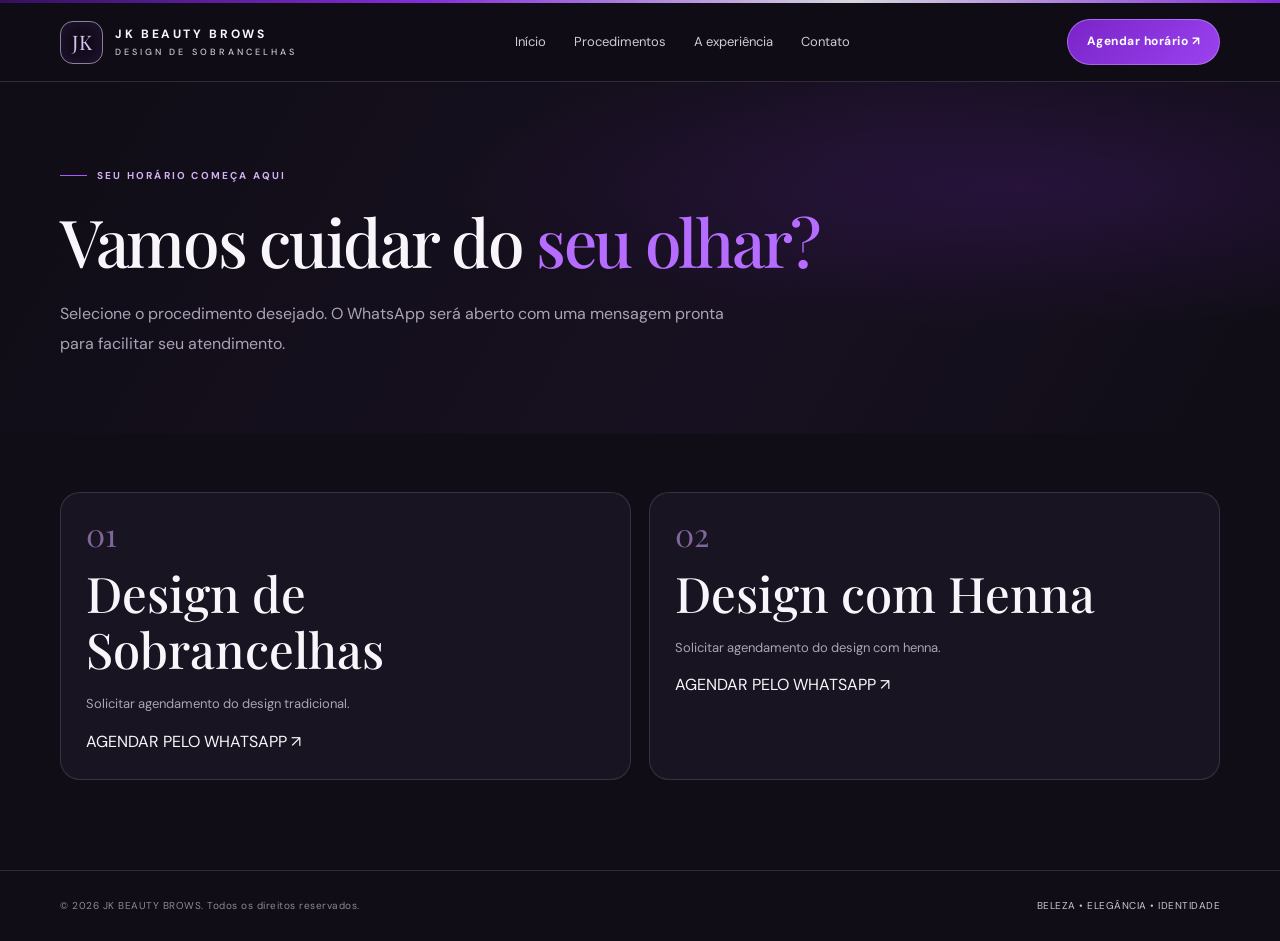
==== agendamento.html @ ce1b48a8 "Create dedicated page agendamento.html" ====
<!doctype html><html lang="pt-BR"><head><meta charset="utf-8"><meta name="viewport" content="width=device-width,initial-scale=1"><meta name="theme-color" content="#100d16"><meta name="description" content="Agende seu design de sobrancelhas ou design com henna pelo WhatsApp."><title>Agendamento | JK Beauty Brows</title><link rel="preconnect" href="https://fonts.googleapis.com"><link rel="preconnect" href="https://fonts.gstatic.com" crossorigin><link href="https://fonts.googleapis.com/css2?family=DM+Sans:wght@400;500;600;700&family=Playfair+Display:wght@500;600;700&display=swap" rel="stylesheet"><link rel="stylesheet" href="styles.css"></head><body><div class="topline"></div><header><div class="container nav"><a class="brand" href="index.html"><span class="brand-mark">JK</span><span class="brand-name">JK BEAUTY BROWS<span>DESIGN DE SOBRANCELHAS</span></span></a><nav class="nav-links" id="navLinks"><a href="index.html">Início</a><a href="procedimentos.html">Procedimentos</a><a href="experiencia.html">A experiência</a><a href="contato.html">Contato</a></nav><a class="nav-cta" href="agendamento.html">Agendar horário ↗</a><button class="menu-toggle" id="menuToggle" aria-label="Abrir menu" aria-expanded="false">☰</button></div></header><main><section class="page-hero"><div class="container"><span class="eyebrow">Seu horário começa aqui</span><h1>Vamos cuidar do <em>seu olhar?</em></h1><p>Selecione o procedimento desejado. O WhatsApp será aberto com uma mensagem pronta para facilitar seu atendimento.</p></div></section><section class="page-content"><div class="container page-grid"><a class="page-card" href="https://wa.me/5598985036546?text=Ol%C3%A1%21%20Gostaria%20de%20agendar%20Design%20de%20Sobrancelhas%20na%20JK%20Beauty%20Brows." target="_blank" rel="noopener"><div class="service-number">01</div><h2>Design de Sobrancelhas</h2><p>Solicitar agendamento do design tradicional.</p><span class="text-link">AGENDAR PELO WHATSAPP ↗</span></a><a class="page-card" href="https://wa.me/5598985036546?text=Ol%C3%A1%21%20Gostaria%20de%20agendar%20Design%20com%20Henna%20na%20JK%20Beauty%20Brows." target="_blank" rel="noopener"><div class="service-number">02</div><h2>Design com Henna</h2><p>Solicitar agendamento do design com henna.</p><span class="text-link">AGENDAR PELO WHATSAPP ↗</span></a></div></section></main><footer><div class="container footer-inner"><span>© <span class="year"></span> JK BEAUTY BROWS. Todos os direitos reservados.</span><span class="silver">BELEZA • ELEGÂNCIA • IDENTIDADE</span></div></footer><script>const t=document.getElementById('menuToggle'),n=document.getElementById('navLinks');t.addEventListener('click',()=>{const o=n.classList.toggle('open');t.setAttribute('aria-expanded',String(o));t.textContent=o?'✕':'☰'});n.querySelectorAll('a').forEach(a=>a.addEventListener('click',()=>n.classList.remove('open')));document.querySelectorAll('.year').forEach(e=>e.textContent=new Date().getFullYear());</script></body></html>
---- styles.css ----
:root{--bg:#100d16;--panel:#191421;--panel2:#21192d;--violet:#852DDB;--violet2:#a85cff;--silver:#c8c8d1;--muted:#aaa3b5;--white:#f8f6fb;--line:rgba(210,205,222,.16);--max:1160px}
    *{box-sizing:border-box}
    html{scroll-behavior:smooth;scroll-padding-top:88px}
    body{margin:0;background:var(--bg);color:var(--white);font-family:"DM Sans",Arial,sans-serif;line-height:1.6}
    a{color:inherit;text-decoration:none}
    button,a{-webkit-tap-highlight-color:transparent}
    .container{width:min(var(--max),calc(100% - 44px));margin:auto}
    .topline{height:3px;background:linear-gradient(90deg,#35105d,var(--violet),#d7d7df,var(--violet))}
    header{position:sticky;top:0;z-index:10;background:rgba(16,13,22,.88);backdrop-filter:blur(18px);border-bottom:1px solid var(--line)}
    .nav{height:78px;display:flex;align-items:center;justify-content:space-between;gap:24px}
    .brand{display:flex;align-items:center;gap:12px;min-width:0}
    .brand-mark{width:43px;height:43px;border:1px solid rgba(200,200,209,.65);border-radius:13px;display:grid;place-items:center;color:#d9c2f4;font-family:"Playfair Display",serif;font-size:20px;box-shadow:inset 0 0 18px rgba(133,45,219,.2)}
    .brand-name{font-size:12px;letter-spacing:.22em;font-weight:700;line-height:1.35}
    .brand-name span{display:block;color:var(--silver);font-size:9px;letter-spacing:.34em;font-weight:500;margin-top:4px}
    .nav-links{display:flex;align-items:center;gap:28px;color:#d0cbd6;font-size:13px}
    .nav-links a:hover{color:#c99aff}
    .nav-cta,.button{display:inline-flex;align-items:center;justify-content:center;gap:9px;border:1px solid rgba(201,154,255,.55);background:linear-gradient(135deg,#7924c8,#9b42ef);color:white;padding:12px 19px;border-radius:999px;font-size:12px;font-weight:700;letter-spacing:.04em;transition:transform .25s,box-shadow .25s}
    .nav-cta:hover,.button:hover{transform:translateY(-2px);box-shadow:0 10px 28px rgba(133,45,219,.25)}
    .menu-toggle{display:none;background:none;border:1px solid var(--line);color:white;border-radius:12px;padding:9px}
    .hero{position:relative;overflow:hidden;padding:94px 0 88px;background:radial-gradient(ellipse at 78% 40%,rgba(112,34,181,.22),transparent 38%),linear-gradient(120deg,#100d16 0%,#171020 58%,#100d16 100%)}
    .hero:before{content:"";position:absolute;width:520px;height:520px;border:1px solid rgba(195,157,231,.13);border-radius:50%;right:-100px;top:-210px;box-shadow:0 0 0 34px rgba(195,157,231,.025),0 0 0 72px rgba(195,157,231,.02)}
    .hero-grid{position:relative;display:grid;grid-template-columns:1.08fr .92fr;align-items:center;gap:64px}
    .eyebrow{display:inline-flex;align-items:center;gap:10px;color:#d1b1f1;text-transform:uppercase;letter-spacing:.22em;font-size:10px;font-weight:700}
    .eyebrow:before{content:"";width:27px;height:1px;background:var(--violet2)}
    h1,h2,h3,p{margin-top:0}
    h1,h2,.serif{font-family:"Playfair Display",Georgia,serif;font-weight:500}
    h1{font-size:clamp(44px,6vw,76px);line-height:1.08;letter-spacing:-.035em;margin:22px 0}
    h1 em{font-style:normal;color:#b66cff}
    .hero-copy{max-width:520px;color:#bcb5c7;font-size:15px;line-height:1.9}
    .hero-actions{display:flex;flex-wrap:wrap;gap:13px;margin-top:30px}
    .button.secondary{background:transparent;border-color:rgba(200,200,209,.38);color:#e2dfe7}
    .micro{display:flex;align-items:center;gap:10px;color:#9f97aa;font-size:11px;margin-top:25px}
    .micro i{width:5px;height:5px;border-radius:50%;background:#a85cff;box-shadow:0 0 12px #a85cff}
    .hero-art{min-height:440px;position:relative;display:grid;place-items:center}
    .art-frame{width:min(100%,390px);aspect-ratio:4/5;border:1px solid rgba(200,200,209,.35);border-radius:190px 190px 26px 26px;padding:12px;position:relative;background:linear-gradient(145deg,rgba(133,45,219,.28),rgba(255,255,255,.025) 45%,rgba(133,45,219,.12));box-shadow:0 25px 80px rgba(0,0,0,.35)}
    .art-inner{height:100%;border-radius:180px 180px 18px 18px;overflow:hidden;position:relative;background:radial-gradient(ellipse at 50% 36%,rgba(165,92,255,.34),transparent 34%),linear-gradient(155deg,#2a183b,#17111f 55%,#0e0b13);display:flex;align-items:center;justify-content:center}
    .art-inner:before,.art-inner:after{content:"";position:absolute;border:1px solid rgba(211,190,233,.22);border-radius:50%;width:250px;height:250px}
    .art-inner:after{width:310px;height:310px}
    .monogram{position:relative;z-index:1;text-align:center}
    .monogram strong{font-family:"Playfair Display",serif;font-weight:500;font-size:clamp(100px,15vw,165px);letter-spacing:-.12em;color:#e3d7ef;text-shadow:0 8px 35px rgba(177,105,255,.3)}
    .monogram span{display:block;color:#c5bdce;font-size:9px;letter-spacing:.42em;margin:8px 0 0 12px}
    .floating{position:absolute;z-index:2;background:rgba(26,20,35,.9);border:1px solid rgba(200,200,209,.3);backdrop-filter:blur(12px);padding:13px 16px;border-radius:14px;color:#dcd5e5;font-size:11px;box-shadow:0 12px 35px rgba(0,0,0,.25)}
    .floating.top{top:58px;right:-12px}.floating.bottom{bottom:58px;left:-25px}
    .floating b{display:block;color:#c28aff;font-size:13px;margin-bottom:2px}
    .section{padding:92px 0}
    .section-head{text-align:center;max-width:650px;margin:0 auto 42px}
    .section-head .eyebrow{justify-content:center}
    h2{font-size:clamp(34px,4vw,49px);line-height:1.15;margin:15px 0}
    .section-head p{color:var(--muted);font-size:14px;line-height:1.8}
    .services{background:linear-gradient(180deg,#15101d,#100d16)}
    .service-grid{display:grid;grid-template-columns:repeat(2,1fr);gap:20px}
    .service-card{background:linear-gradient(145deg,rgba(37,27,50,.96),rgba(23,18,31,.98));border:1px solid var(--line);border-radius:22px;padding:30px;position:relative;overflow:hidden}
    .service-card:after{content:"";position:absolute;width:190px;height:190px;border-radius:50%;right:-100px;top:-105px;background:rgba(133,45,219,.13);filter:blur(4px)}
    .service-number{font-family:"Playfair Display",serif;font-size:38px;color:rgba(198,156,239,.6);line-height:1}
    .service-card h3{font-family:"Playfair Display",serif;font-weight:500;font-size:27px;margin:17px 0 10px}
    .service-card p{color:#b8b0c1;font-size:13px;line-height:1.85}
    .service-card h4{font-size:10px;letter-spacing:.18em;text-transform:uppercase;color:#c99aff;margin:23px 0 12px}
    .benefits{display:grid;grid-template-columns:1fr 1fr;gap:10px 16px;padding:0;margin:0 0 25px;list-style:none}
    .benefits li{font-size:12px;color:#ded9e5;display:flex;gap:8px;align-items:flex-start}
    .benefits li:before{content:"✦";color:#a85cff;font-size:11px;margin-top:1px}
    .service-card .text-link{font-size:12px;color:#d0a6ff;font-weight:700;letter-spacing:.04em}
    .choose{display:grid;grid-template-columns:.85fr 1.15fr;gap:60px;align-items:center}
    .choose-copy p{color:var(--muted);font-size:14px;line-height:1.9}
    .steps{display:grid;gap:13px}
    .step{display:flex;gap:17px;align-items:flex-start;padding:18px 20px;background:var(--panel);border:1px solid var(--line);border-radius:15px}
    .step-num{width:31px;height:31px;flex:0 0 31px;border-radius:50%;display:grid;place-items:center;color:#d9baff;border:1px solid rgba(168,92,255,.5);font-size:11px}
    .step b{display:block;font-size:13px;margin-bottom:3px}.step span{display:block;color:var(--muted);font-size:12px;line-height:1.7}
    .cta-band{padding:54px 0;background:linear-gradient(110deg,#351052,#542080 55%,#241332);border-top:1px solid rgba(220,200,240,.2);border-bottom:1px solid rgba(220,200,240,.2)}
    .cta-content{display:flex;align-items:center;justify-content:space-between;gap:25px}
    .cta-content h2{font-size:clamp(29px,4vw,42px);margin:0 0 8px}.cta-content p{margin:0;color:#d4c5e1;font-size:13px}
    .cta-content .button{background:#f3eef8;color:#261632;border-color:#f3eef8;white-space:nowrap}
    .social{display:grid;grid-template-columns:1fr 1fr;gap:16px}
    .social-card{display:flex;align-items:center;gap:16px;padding:22px;border:1px solid var(--line);border-radius:17px;background:var(--panel);transition:border-color .2s,transform .2s}
    .social-card:hover{border-color:rgba(168,92,255,.7);transform:translateY(-3px)}
    .social-icon{width:44px;height:44px;border-radius:14px;background:rgba(133,45,219,.17);display:grid;place-items:center;color:#d2adf5;font-size:20px}
    .social-card small{display:block;color:var(--muted);font-size:10px}.social-card b{font-size:13px}
    footer{border-top:1px solid var(--line);padding:27px 0;color:#8e8798;font-size:10px;letter-spacing:.05em}
    .footer-inner{display:flex;justify-content:space-between;gap:20px;align-items:center}
    .silver{color:var(--silver)}
    @media(max-width:800px){.nav-links{display:none;position:absolute;top:78px;left:0;right:0;padding:18px 22px 24px;background:#15101d;border-bottom:1px solid var(--line);flex-direction:column;align-items:stretch;gap:17px}.nav-links.open{display:flex}.nav-links a{padding:5px 0}.nav-cta{display:none}.menu-toggle{display:block}.hero{padding:66px 0 58px}.hero-grid{grid-template-columns:1fr;gap:30px}.hero-art{min-height:360px}.art-frame{width:min(78%,340px)}.floating.top{right:0}.floating.bottom{left:0}.section{padding:70px 0}.choose{grid-template-columns:1fr;gap:25px}.cta-content{align-items:flex-start;flex-direction:column}}
    @media(max-width:560px){.container{width:min(100% - 32px,var(--max))}.nav{height:70px}.brand-mark{width:39px;height:39px}.brand-name{font-size:11px}.nav-links{top:70px}.hero h1{font-size:47px}.hero-copy{font-size:14px}.hero-art{min-height:330px}.art-frame{width:78%}.floating{font-size:10px;padding:10px 12px}.floating.top{top:38px}.floating.bottom{bottom:40px}.service-grid,.social{grid-template-columns:1fr}.service-card{padding:24px}.benefits{grid-template-columns:1fr 1fr}.cta-band{padding:42px 0}.footer-inner{align-items:flex-start;flex-direction:column;gap:8px}}
    @media(prefers-reduced-motion:reduce){html{scroll-behavior:auto}*,*:before,*:after{transition:none!important;animation:none!important}}
  
    .page-hero{padding:76px 0 58px;background:radial-gradient(ellipse at 80% 30%,rgba(112,34,181,.2),transparent 40%),linear-gradient(120deg,#100d16,#171020 60%,#100d16)}
    .page-hero h1{font-size:clamp(42px,6vw,66px);max-width:820px}
    .page-hero p{max-width:690px;color:var(--muted);line-height:1.9}
    .page-content{padding:58px 0 90px}
    .content-panel{background:linear-gradient(145deg,rgba(37,27,50,.96),rgba(23,18,31,.98));border:1px solid var(--line);border-radius:22px;padding:clamp(24px,4vw,42px);margin-bottom:20px}
    .content-panel h2{font-size:clamp(27px,4vw,38px)}
    .content-panel p,.content-panel li{color:#c3bccd;font-size:14px;line-height:1.9}
    .content-panel ul{padding-left:20px}
    .page-grid{display:grid;grid-template-columns:repeat(2,minmax(0,1fr));gap:18px}
    .page-card{display:block;background:var(--panel);border:1px solid var(--line);border-radius:20px;padding:25px;transition:transform .2s,border-color .2s}
    .page-card:hover{transform:translateY(-3px);border-color:rgba(168,92,255,.7)}
    .page-card .service-number{font-size:32px}
    .page-card h2,.page-card h3{font-family:"Playfair Display",serif;font-weight:500}
    .page-card p{font-size:13px;color:var(--muted);line-height:1.8}
    .back-link{display:inline-flex;margin-top:28px;color:#d0a6ff;font-size:12px;font-weight:700}
    .contact-grid{display:grid;grid-template-columns:repeat(2,minmax(0,1fr));gap:15px}
    .contact-item{background:var(--panel);border:1px solid var(--line);border-radius:17px;padding:22px}
    .contact-item small{display:block;color:var(--muted);font-size:10px;letter-spacing:.14em;margin-bottom:6px}
    .contact-item strong{font-size:15px}
    .page-actions{display:flex;flex-wrap:wrap;gap:12px;margin-top:25px}
    @media(max-width:560px){.page-grid,.contact-grid{grid-template-columns:1fr}.page-hero{padding:55px 0 42px}}
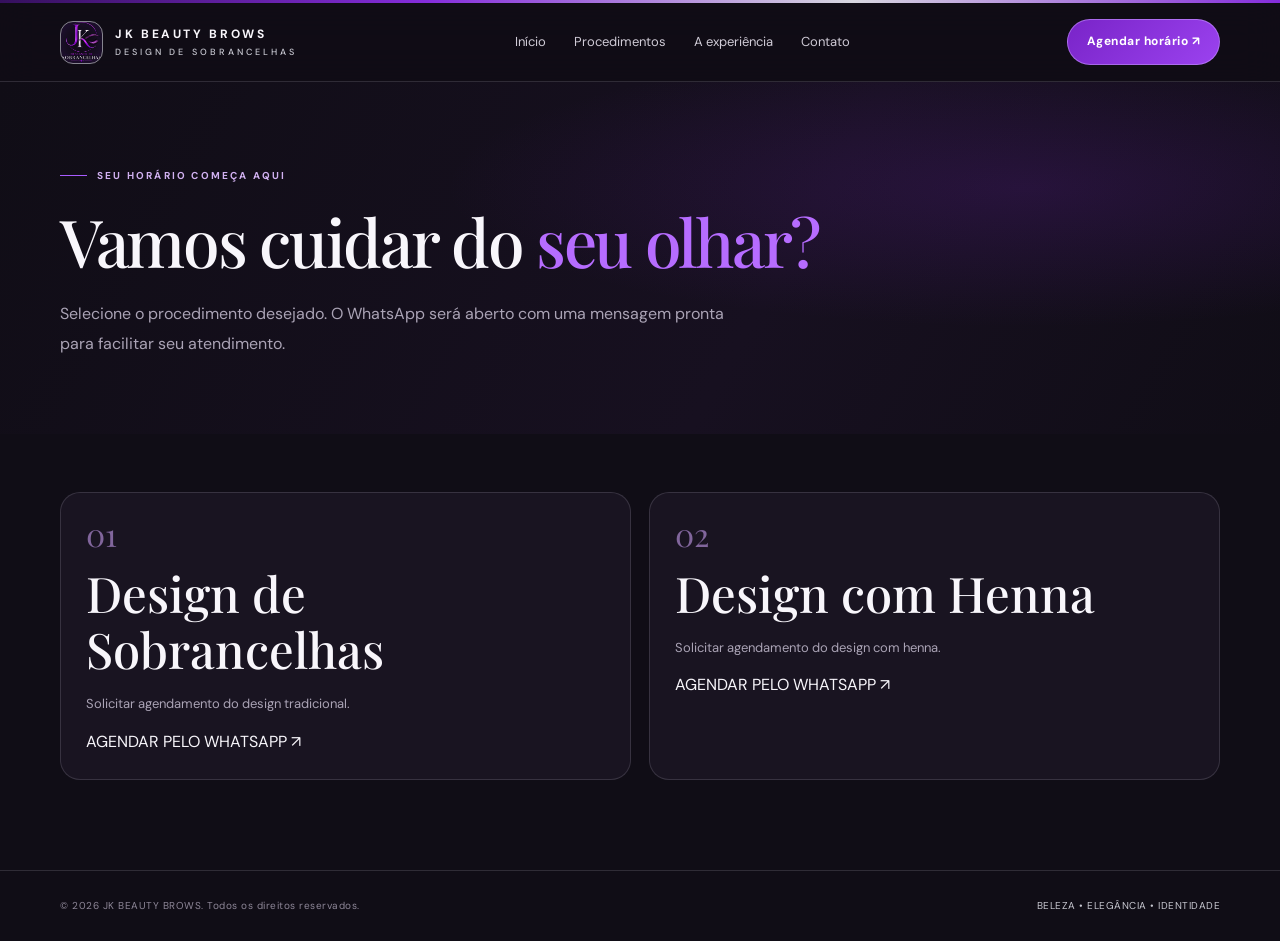
==== commit ed0cfb03: "Substitui monograma JK pela logo oficial no cabeçalho" ====
--- a/agendamento.html
+++ b/agendamento.html
@@ -1 +1 @@
-<!doctype html><html lang="pt-BR"><head><meta charset="utf-8"><meta name="viewport" content="width=device-width,initial-scale=1"><meta name="theme-color" content="#100d16"><meta name="description" content="Agende seu design de sobrancelhas ou design com henna pelo WhatsApp."><title>Agendamento | JK Beauty Brows</title><link rel="preconnect" href="https://fonts.googleapis.com"><link rel="preconnect" href="https://fonts.gstatic.com" crossorigin><link href="https://fonts.googleapis.com/css2?family=DM+Sans:wght@400;500;600;700&family=Playfair+Display:wght@500;600;700&display=swap" rel="stylesheet"><link rel="stylesheet" href="styles.css"></head><body><div class="topline"></div><header><div class="container nav"><a class="brand" href="index.html"><span class="brand-mark">JK</span><span class="brand-name">JK BEAUTY BROWS<span>DESIGN DE SOBRANCELHAS</span></span></a><nav class="nav-links" id="navLinks"><a href="index.html">Início</a><a href="procedimentos.html">Procedimentos</a><a href="experiencia.html">A experiência</a><a href="contato.html">Contato</a></nav><a class="nav-cta" href="agendamento.html">Agendar horário ↗</a><button class="menu-toggle" id="menuToggle" aria-label="Abrir menu" aria-expanded="false">☰</button></div></header><main><section class="page-hero"><div class="container"><span class="eyebrow">Seu horário começa aqui</span><h1>Vamos cuidar do <em>seu olhar?</em></h1><p>Selecione o procedimento desejado. O WhatsApp será aberto com uma mensagem pronta para facilitar seu atendimento.</p></div></section><section class="page-content"><div class="container page-grid"><a class="page-card" href="https://wa.me/5598985036546?text=Ol%C3%A1%21%20Gostaria%20de%20agendar%20Design%20de%20Sobrancelhas%20na%20JK%20Beauty%20Brows." target="_blank" rel="noopener"><div class="service-number">01</div><h2>Design de Sobrancelhas</h2><p>Solicitar agendamento do design tradicional.</p><span class="text-link">AGENDAR PELO WHATSAPP ↗</span></a><a class="page-card" href="https://wa.me/5598985036546?text=Ol%C3%A1%21%20Gostaria%20de%20agendar%20Design%20com%20Henna%20na%20JK%20Beauty%20Brows." target="_blank" rel="noopener"><div class="service-number">02</div><h2>Design com Henna</h2><p>Solicitar agendamento do design com henna.</p><span class="text-link">AGENDAR PELO WHATSAPP ↗</span></a></div></section></main><footer><div class="container footer-inner"><span>© <span class="year"></span> JK BEAUTY BROWS. Todos os direitos reservados.</span><span class="silver">BELEZA • ELEGÂNCIA • IDENTIDADE</span></div></footer><script>const t=document.getElementById('menuToggle'),n=document.getElementById('navLinks');t.addEventListener('click',()=>{const o=n.classList.toggle('open');t.setAttribute('aria-expanded',String(o));t.textContent=o?'✕':'☰'});n.querySelectorAll('a').forEach(a=>a.addEventListener('click',()=>n.classList.remove('open')));document.querySelectorAll('.year').forEach(e=>e.textContent=new Date().getFullYear());</script></body></html>+<!doctype html><html lang="pt-BR"><head><meta charset="utf-8"><meta name="viewport" content="width=device-width,initial-scale=1"><meta name="theme-color" content="#100d16"><meta name="description" content="Agende seu design de sobrancelhas ou design com henna pelo WhatsApp."><title>Agendamento | JK Beauty Brows</title><link rel="preconnect" href="https://fonts.googleapis.com"><link rel="preconnect" href="https://fonts.gstatic.com" crossorigin><link href="https://fonts.googleapis.com/css2?family=DM+Sans:wght@400;500;600;700&family=Playfair+Display:wght@500;600;700&display=swap" rel="stylesheet"><link rel="stylesheet" href="styles.css"></head><body><div class="topline"></div><header><div class="container nav"><a class="brand" href="index.html"><img class="brand-mark" src="assets/Logo luxuoso de designer de sobrancelhas.png" alt="JK Beauty Brows"><span class="brand-name">JK BEAUTY BROWS<span>DESIGN DE SOBRANCELHAS</span></span></a><nav class="nav-links" id="navLinks"><a href="index.html">Início</a><a href="procedimentos.html">Procedimentos</a><a href="experiencia.html">A experiência</a><a href="contato.html">Contato</a></nav><a class="nav-cta" href="agendamento.html">Agendar horário ↗</a><button class="menu-toggle" id="menuToggle" aria-label="Abrir menu" aria-expanded="false">☰</button></div></header><main><section class="page-hero"><div class="container"><span class="eyebrow">Seu horário começa aqui</span><h1>Vamos cuidar do <em>seu olhar?</em></h1><p>Selecione o procedimento desejado. O WhatsApp será aberto com uma mensagem pronta para facilitar seu atendimento.</p></div></section><section class="page-content"><div class="container page-grid"><a class="page-card" href="https://wa.me/5598985036546?text=Ol%C3%A1%21%20Gostaria%20de%20agendar%20Design%20de%20Sobrancelhas%20na%20JK%20Beauty%20Brows." target="_blank" rel="noopener"><div class="service-number">01</div><h2>Design de Sobrancelhas</h2><p>Solicitar agendamento do design tradicional.</p><span class="text-link">AGENDAR PELO WHATSAPP ↗</span></a><a class="page-card" href="https://wa.me/5598985036546?text=Ol%C3%A1%21%20Gostaria%20de%20agendar%20Design%20com%20Henna%20na%20JK%20Beauty%20Brows." target="_blank" rel="noopener"><div class="service-number">02</div><h2>Design com Henna</h2><p>Solicitar agendamento do design com henna.</p><span class="text-link">AGENDAR PELO WHATSAPP ↗</span></a></div></section></main><footer><div class="container footer-inner"><span>© <span class="year"></span> JK BEAUTY BROWS. Todos os direitos reservados.</span><span class="silver">BELEZA • ELEGÂNCIA • IDENTIDADE</span></div></footer><script>const t=document.getElementById('menuToggle'),n=document.getElementById('navLinks');t.addEventListener('click',()=>{const o=n.classList.toggle('open');t.setAttribute('aria-expanded',String(o));t.textContent=o?'✕':'☰'});n.querySelectorAll('a').forEach(a=>a.addEventListener('click',()=>n.classList.remove('open')));document.querySelectorAll('.year').forEach(e=>e.textContent=new Date().getFullYear());</script></body></html>
--- a/styles.css
+++ b/styles.css
@@ -103,3 +103,4 @@
     .contact-item strong{font-size:15px}
     .page-actions{display:flex;flex-wrap:wrap;gap:12px;margin-top:25px}
     @media(max-width:560px){.page-grid,.contact-grid{grid-template-columns:1fr}.page-hero{padding:55px 0 42px}}
+
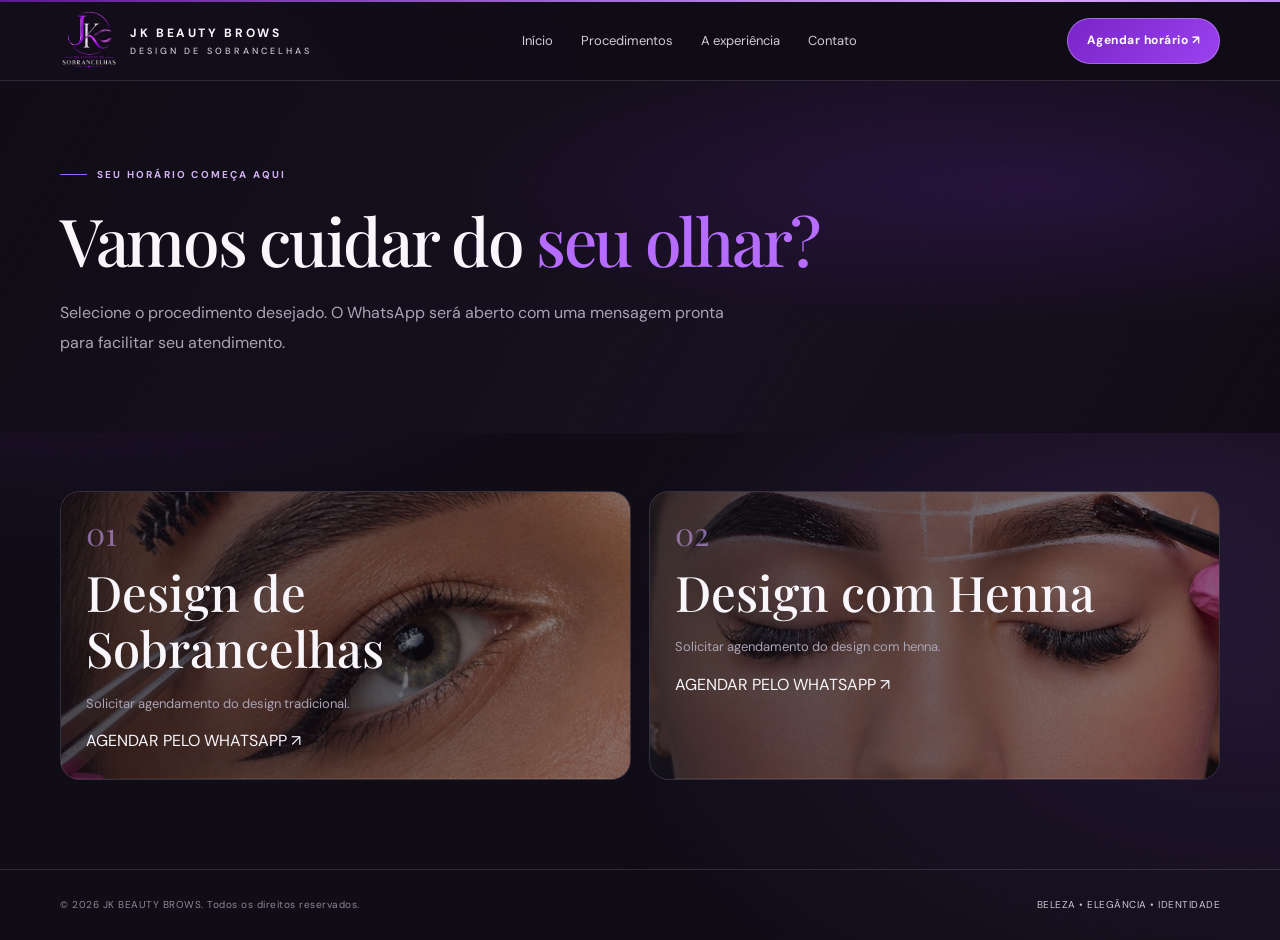
==== commit cfc0c1f4: "Aplicar efeito cinematográfico de entrada e rolagem" ====
--- a/agendamento.html
+++ b/agendamento.html
@@ -1 +1,27 @@
-<!doctype html><html lang="pt-BR"><head><meta charset="utf-8"><meta name="viewport" content="width=device-width,initial-scale=1"><meta name="theme-color" content="#100d16"><meta name="description" content="Agende seu design de sobrancelhas ou design com henna pelo WhatsApp."><title>Agendamento | JK Beauty Brows</title><link rel="preconnect" href="https://fonts.googleapis.com"><link rel="preconnect" href="https://fonts.gstatic.com" crossorigin><link href="https://fonts.googleapis.com/css2?family=DM+Sans:wght@400;500;600;700&family=Playfair+Display:wght@500;600;700&display=swap" rel="stylesheet"><link rel="stylesheet" href="styles.css"></head><body><div class="topline"></div><header><div class="container nav"><a class="brand" href="index.html"><img class="brand-mark" src="assets/Logo luxuoso de designer de sobrancelhas.png" alt="JK Beauty Brows"><span class="brand-name">JK BEAUTY BROWS<span>DESIGN DE SOBRANCELHAS</span></span></a><nav class="nav-links" id="navLinks"><a href="index.html">Início</a><a href="procedimentos.html">Procedimentos</a><a href="experiencia.html">A experiência</a><a href="contato.html">Contato</a></nav><a class="nav-cta" href="agendamento.html">Agendar horário ↗</a><button class="menu-toggle" id="menuToggle" aria-label="Abrir menu" aria-expanded="false">☰</button></div></header><main><section class="page-hero"><div class="container"><span class="eyebrow">Seu horário começa aqui</span><h1>Vamos cuidar do <em>seu olhar?</em></h1><p>Selecione o procedimento desejado. O WhatsApp será aberto com uma mensagem pronta para facilitar seu atendimento.</p></div></section><section class="page-content"><div class="container page-grid"><a class="page-card" href="https://wa.me/5598985036546?text=Ol%C3%A1%21%20Gostaria%20de%20agendar%20Design%20de%20Sobrancelhas%20na%20JK%20Beauty%20Brows." target="_blank" rel="noopener"><div class="service-number">01</div><h2>Design de Sobrancelhas</h2><p>Solicitar agendamento do design tradicional.</p><span class="text-link">AGENDAR PELO WHATSAPP ↗</span></a><a class="page-card" href="https://wa.me/5598985036546?text=Ol%C3%A1%21%20Gostaria%20de%20agendar%20Design%20com%20Henna%20na%20JK%20Beauty%20Brows." target="_blank" rel="noopener"><div class="service-number">02</div><h2>Design com Henna</h2><p>Solicitar agendamento do design com henna.</p><span class="text-link">AGENDAR PELO WHATSAPP ↗</span></a></div></section></main><footer><div class="container footer-inner"><span>© <span class="year"></span> JK BEAUTY BROWS. Todos os direitos reservados.</span><span class="silver">BELEZA • ELEGÂNCIA • IDENTIDADE</span></div></footer><script>const t=document.getElementById('menuToggle'),n=document.getElementById('navLinks');t.addEventListener('click',()=>{const o=n.classList.toggle('open');t.setAttribute('aria-expanded',String(o));t.textContent=o?'✕':'☰'});n.querySelectorAll('a').forEach(a=>a.addEventListener('click',()=>n.classList.remove('open')));document.querySelectorAll('.year').forEach(e=>e.textContent=new Date().getFullYear());</script></body></html>+<!doctype html><html lang="pt-BR"><head><meta charset="utf-8"><meta name="viewport" content="width=device-width,initial-scale=1"><meta name="theme-color" content="#100d16"><meta name="description" content="Agende seu design de sobrancelhas ou design com henna pelo WhatsApp."><title>Agendamento | JK Beauty Brows</title><link rel="preconnect" href="https://fonts.googleapis.com"><link rel="preconnect" href="https://fonts.gstatic.com" crossorigin><link href="https://fonts.googleapis.com/css2?family=DM+Sans:wght@400;500;600;700&family=Playfair+Display:wght@500;600;700&display=swap" rel="stylesheet"><link rel="stylesheet" href="styles.css"><style>
+/* Cinematic motion: reveal suave durante a rolagem */
+.cinema-reveal{opacity:1;transform:none}
+.cinema-motion .cinema-reveal{opacity:0;transform:translate3d(0,28px,0);transition:opacity .85s cubic-bezier(.2,.7,.2,1),transform .85s cubic-bezier(.2,.7,.2,1);will-change:opacity,transform}
+.cinema-motion .cinema-reveal.is-visible{opacity:1;transform:translate3d(0,0,0)}
+.cinema-motion .cinema-reveal.cinema-scale{transform:translate3d(0,22px,0) scale(.985)}
+.cinema-motion .cinema-reveal.cinema-scale.is-visible{transform:translate3d(0,0,0) scale(1)}
+body{background-image:radial-gradient(ellipse at 12% 18%,rgba(128,53,190,.12),transparent 34%),radial-gradient(ellipse at 88% 58%,rgba(157,83,222,.09),transparent 32%);background-attachment:fixed}
+.topline{height:2px;background:linear-gradient(90deg,#5b1a91,#d6a7ff,#7a2bc0,#5b1a91);background-size:240% 100%;animation:cinemaShimmer 6s linear infinite}
+header{backdrop-filter:blur(16px);-webkit-backdrop-filter:blur(16px)}
+@media(prefers-reduced-motion:reduce){.cinema-motion .cinema-reveal,.cinema-motion .cinema-reveal.is-visible{opacity:1;transform:none;transition:none;will-change:auto}.topline{animation:none}}
+</style></head><body><div class="topline"></div><header><div class="container nav"><a class="brand" href="index.html"><img class="brand-mark" src="assets/Logo luxuoso de designer de sobrancelhas.png" alt="JK Beauty Brows"><span class="brand-name">JK BEAUTY BROWS<span>DESIGN DE SOBRANCELHAS</span></span></a><nav class="nav-links" id="navLinks"><a href="index.html">Início</a><a href="procedimentos.html">Procedimentos</a><a href="experiencia.html">A experiência</a><a href="contato.html">Contato</a></nav><a class="nav-cta" href="agendamento.html">Agendar horário ↗</a><button class="menu-toggle" id="menuToggle" aria-label="Abrir menu" aria-expanded="false">☰</button></div></header><main><section class="page-hero"><div class="container"><span class="eyebrow">Seu horário começa aqui</span><h1>Vamos cuidar do <em>seu olhar?</em></h1><p>Selecione o procedimento desejado. O WhatsApp será aberto com uma mensagem pronta para facilitar seu atendimento.</p></div></section><section class="page-content"><div class="container page-grid"><a class="page-card" href="https://wa.me/5598985036546?text=Ol%C3%A1%21%20Gostaria%20de%20agendar%20Design%20de%20Sobrancelhas%20na%20JK%20Beauty%20Brows." target="_blank" rel="noopener"><div class="service-number">01</div><h2>Design de Sobrancelhas</h2><p>Solicitar agendamento do design tradicional.</p><span class="text-link">AGENDAR PELO WHATSAPP ↗</span></a><a class="page-card" href="https://wa.me/5598985036546?text=Ol%C3%A1%21%20Gostaria%20de%20agendar%20Design%20com%20Henna%20na%20JK%20Beauty%20Brows." target="_blank" rel="noopener"><div class="service-number">02</div><h2>Design com Henna</h2><p>Solicitar agendamento do design com henna.</p><span class="text-link">AGENDAR PELO WHATSAPP ↗</span></a></div></section></main><footer><div class="container footer-inner"><span>© <span class="year"></span> JK BEAUTY BROWS. Todos os direitos reservados.</span><span class="silver">BELEZA • ELEGÂNCIA • IDENTIDADE</span></div></footer><script>const t=document.getElementById('menuToggle'),n=document.getElementById('navLinks');t.addEventListener('click',()=>{const o=n.classList.toggle('open');t.setAttribute('aria-expanded',String(o));t.textContent=o?'✕':'☰'});n.querySelectorAll('a').forEach(a=>a.addEventListener('click',()=>n.classList.remove('open')));document.querySelectorAll('.year').forEach(e=>e.textContent=new Date().getFullYear());</script>
+<script>
+(()=> {
+  const root=document.documentElement;
+  if(window.matchMedia('(prefers-reduced-motion: reduce)').matches) return;
+  const targets=document.querySelectorAll('main section, .service-card, .page-card, .content-panel, .step, .social-card, .contact-item, .location-panel, .cta-band');
+  targets.forEach((el,i)=>{el.classList.add('cinema-reveal');if(el.matches('.service-card,.page-card,.content-panel,.step,.social-card,.contact-item'))el.classList.add('cinema-scale');el.style.transitionDelay=(i%4)*90+'ms'});
+  root.classList.add('cinema-motion');
+  if(!('IntersectionObserver' in window)){targets.forEach(el=>el.classList.add('is-visible'));return}
+  const observer=new IntersectionObserver((entries)=>{
+    entries.forEach(entry=>{if(entry.isIntersecting){entry.target.classList.add('is-visible');observer.unobserve(entry.target)}});
+  },{threshold:.12,rootMargin:'0px 0px -45px 0px'});
+  targets.forEach(el=>observer.observe(el));
+})();
+</script>
+</body></html>
--- a/styles.css
+++ b/styles.css
@@ -10,7 +10,7 @@
     header{position:sticky;top:0;z-index:10;background:rgba(16,13,22,.88);backdrop-filter:blur(18px);border-bottom:1px solid var(--line)}
     .nav{height:78px;display:flex;align-items:center;justify-content:space-between;gap:24px}
     .brand{display:flex;align-items:center;gap:12px;min-width:0}
-    .brand-mark{width:43px;height:43px;border:1px solid rgba(200,200,209,.65);border-radius:13px;display:grid;place-items:center;color:#d9c2f4;font-family:"Playfair Display",serif;font-size:20px;box-shadow:inset 0 0 18px rgba(133,45,219,.2)}
+    .brand-mark{width:58px;height:58px;object-fit:contain;display:block;border:0;border-radius:0;box-shadow:none;flex:0 0 auto}
     .brand-name{font-size:12px;letter-spacing:.22em;font-weight:700;line-height:1.35}
     .brand-name span{display:block;color:var(--silver);font-size:9px;letter-spacing:.34em;font-weight:500;margin-top:4px}
     .nav-links{display:flex;align-items:center;gap:28px;color:#d0cbd6;font-size:13px}
@@ -79,7 +79,7 @@
     .footer-inner{display:flex;justify-content:space-between;gap:20px;align-items:center}
     .silver{color:var(--silver)}
     @media(max-width:800px){.nav-links{display:none;position:absolute;top:78px;left:0;right:0;padding:18px 22px 24px;background:#15101d;border-bottom:1px solid var(--line);flex-direction:column;align-items:stretch;gap:17px}.nav-links.open{display:flex}.nav-links a{padding:5px 0}.nav-cta{display:none}.menu-toggle{display:block}.hero{padding:66px 0 58px}.hero-grid{grid-template-columns:1fr;gap:30px}.hero-art{min-height:360px}.art-frame{width:min(78%,340px)}.floating.top{right:0}.floating.bottom{left:0}.section{padding:70px 0}.choose{grid-template-columns:1fr;gap:25px}.cta-content{align-items:flex-start;flex-direction:column}}
-    @media(max-width:560px){.container{width:min(100% - 32px,var(--max))}.nav{height:70px}.brand-mark{width:39px;height:39px}.brand-name{font-size:11px}.nav-links{top:70px}.hero h1{font-size:47px}.hero-copy{font-size:14px}.hero-art{min-height:330px}.art-frame{width:78%}.floating{font-size:10px;padding:10px 12px}.floating.top{top:38px}.floating.bottom{bottom:40px}.service-grid,.social{grid-template-columns:1fr}.service-card{padding:24px}.benefits{grid-template-columns:1fr 1fr}.cta-band{padding:42px 0}.footer-inner{align-items:flex-start;flex-direction:column;gap:8px}}
+    @media(max-width:560px){.container{width:min(100% - 32px,var(--max))}.nav{height:70px}.brand-mark{width:48px;height:48px}.brand-name{font-size:11px}.nav-links{top:70px}.hero h1{font-size:47px}.hero-copy{font-size:14px}.hero-art{min-height:330px}.art-frame{width:78%}.floating{font-size:10px;padding:10px 12px}.floating.top{top:38px}.floating.bottom{bottom:40px}.service-grid,.social{grid-template-columns:1fr}.service-card{padding:24px}.benefits{grid-template-columns:1fr 1fr}.cta-band{padding:42px 0}.footer-inner{align-items:flex-start;flex-direction:column;gap:8px}}
     @media(prefers-reduced-motion:reduce){html{scroll-behavior:auto}*,*:before,*:after{transition:none!important;animation:none!important}}
   
     .page-hero{padding:76px 0 58px;background:radial-gradient(ellipse at 80% 30%,rgba(112,34,181,.2),transparent 40%),linear-gradient(120deg,#100d16,#171020 60%,#100d16)}
@@ -104,3 +104,62 @@
     .page-actions{display:flex;flex-wrap:wrap;gap:12px;margin-top:25px}
     @media(max-width:560px){.page-grid,.contact-grid{grid-template-columns:1fr}.page-hero{padding:55px 0 42px}}
 
+
+/* Imagens de fundo dos cards de procedimentos */
+.page-card{position:relative;overflow:hidden;background:#17121f}
+.page-card::before{content:"";position:absolute;inset:0;z-index:0;background-size:cover;background-position:center;opacity:1;transition:transform .35s ease}
+.page-card:nth-child(1)::before{background-image:linear-gradient(90deg,rgba(16,13,22,.76),rgba(16,13,22,.48)),url("assets/IMG_3966.jpeg")}
+.page-card:nth-child(2)::before{background-image:linear-gradient(90deg,rgba(16,13,22,.76),rgba(16,13,22,.48)),url("assets/IMG_3967.jpeg")}
+.page-card>*{position:relative;z-index:1}
+.page-card:hover::before{transform:scale(1.04)}
+
+
+/* EXPERIENCIA CINEMATOGRÁFICA — luz ambiente, profundidade e microinterações */
+body{position:relative;isolation:isolate}
+body::before{content:"";position:fixed;z-index:-1;inset:-25%;pointer-events:none;background:radial-gradient(ellipse at 18% 24%,rgba(132,45,219,.13),transparent 34%),radial-gradient(ellipse at 82% 68%,rgba(168,92,255,.10),transparent 32%);animation:cinemaAmbient 16s ease-in-out infinite alternate}
+@keyframes cinemaAmbient{0%{transform:translate3d(-1.5%,0,0) scale(1);opacity:.65}100%{transform:translate3d(1.5%,-1%,0) scale(1.06);opacity:1}}
+.topline{background-size:220% 100%;animation:cinemaShimmer 7s linear infinite}
+@keyframes cinemaShimmer{0%{background-position:100% 0}100%{background-position:-120% 0}}
+header{transition:background .35s ease,border-color .35s ease}
+.hero:before,.page-hero:before{animation:cinemaFloat 13s ease-in-out infinite alternate}
+@keyframes cinemaFloat{from{transform:translate3d(0,0,0) rotate(0deg)}to{transform:translate3d(-22px,18px,0) rotate(7deg)}}
+.service-card,.page-card,.content-panel,.step,.social-card,.contact-item,.location-panel{position:relative;isolation:isolate;transition:transform .45s cubic-bezier(.2,.75,.25,1),border-color .35s ease,box-shadow .4s ease,background .4s ease}
+.service-card:hover,.page-card:hover,.content-panel:hover,.step:hover,.social-card:hover,.contact-item:hover,.location-panel:hover{transform:translateY(-6px);border-color:rgba(184,112,255,.62);box-shadow:0 18px 48px rgba(0,0,0,.28),0 0 28px rgba(133,45,219,.12)}
+.service-card{background:linear-gradient(145deg,rgba(37,27,50,.84),rgba(23,18,31,.88))}
+.service-card::before{content:"";position:absolute;inset:0;z-index:-1;border-radius:inherit;background-size:cover;background-position:center;opacity:.24;transition:transform .7s ease,opacity .5s ease}
+.service-card:nth-child(1)::before{background-image:linear-gradient(120deg,rgba(16,13,22,.78),rgba(16,13,22,.55)),url("assets/IMG_3966.jpeg")}
+.service-card:nth-child(2)::before{background-image:linear-gradient(120deg,rgba(16,13,22,.78),rgba(16,13,22,.55)),url("assets/IMG_3967.jpeg")}
+.service-card:hover::before{transform:scale(1.055);opacity:.34}
+.page-card::before{transition:transform .75s cubic-bezier(.2,.75,.25,1),opacity .4s ease}
+.page-card:hover::before{opacity:.82}
+.button,.nav-cta{position:relative;overflow:hidden;isolation:isolate;transition:transform .3s ease,box-shadow .35s ease,filter .35s ease}
+.button::after,.nav-cta::after{content:"";position:absolute;inset:-40% auto -40% -65%;width:38%;transform:skewX(-22deg);background:linear-gradient(90deg,transparent,rgba(255,255,255,.28),transparent);transition:left .65s ease;z-index:-1}
+.button:hover::after,.nav-cta:hover::after{left:135%}
+.button:hover,.nav-cta:hover{filter:brightness(1.1);box-shadow:0 12px 34px rgba(133,45,219,.32)}
+.social-icon{transition:transform .4s ease,box-shadow .4s ease}
+.social-card:hover .social-icon{transform:rotate(-8deg) scale(1.08);box-shadow:0 0 22px rgba(168,92,255,.25)}
+.section-head .eyebrow:before{box-shadow:0 0 12px rgba(168,92,255,.8)}
+.hero-photo{animation:cinemaPhotoIn 1.2s ease both}
+@keyframes cinemaPhotoIn{from{opacity:.72;filter:brightness(.72) saturate(.82);transform:scale(1.018)}to{opacity:1;filter:brightness(1) saturate(1);transform:scale(1)}}
+@media(prefers-reduced-motion:reduce){body::before,.topline,.hero:before,.page-hero:before,.hero-photo{animation:none!important}.service-card,.page-card,.content-panel,.step,.social-card,.contact-item,.location-panel,.button,.nav-cta{transition:none!important}}
+
+
+/* Fotos dos procedimentos mais claras */
+.service-card{isolation:isolate;background:rgba(20,15,28,.16);text-shadow:0 2px 8px rgba(0,0,0,.85)}
+.service-card::before{content:"";position:absolute;inset:0;z-index:0;border-radius:inherit;background-size:cover;background-position:center;opacity:1;transform:scale(1.001);transition:transform .7s ease,opacity .45s ease}
+.service-card:nth-child(1)::before{background-image:linear-gradient(90deg,rgba(16,13,22,.10) 0%,rgba(16,13,22,.04) 100%),url("./assets/IMG_3966.jpeg")}
+.service-card:nth-child(2)::before{background-image:linear-gradient(90deg,rgba(16,13,22,.10) 0%,rgba(16,13,22,.04) 100%),url("./assets/IMG_3967.jpeg")}
+.service-card>*{position:relative;z-index:1}
+.service-card:hover::before{transform:scale(1.045);opacity:1}
+
+
+/* Cinematic motion: reveal suave durante a rolagem */
+.cinema-reveal{opacity:1;transform:none}
+.cinema-motion .cinema-reveal{opacity:0;transform:translate3d(0,28px,0);transition:opacity .85s cubic-bezier(.2,.7,.2,1),transform .85s cubic-bezier(.2,.7,.2,1);will-change:opacity,transform}
+.cinema-motion .cinema-reveal.is-visible{opacity:1;transform:translate3d(0,0,0)}
+.cinema-motion .cinema-reveal.cinema-scale{transform:translate3d(0,22px,0) scale(.985)}
+.cinema-motion .cinema-reveal.cinema-scale.is-visible{transform:translate3d(0,0,0) scale(1)}
+body{background-image:radial-gradient(ellipse at 12% 18%,rgba(128,53,190,.12),transparent 34%),radial-gradient(ellipse at 88% 58%,rgba(157,83,222,.09),transparent 32%);background-attachment:fixed}
+.topline{height:2px;background:linear-gradient(90deg,#5b1a91,#d6a7ff,#7a2bc0,#5b1a91);background-size:240% 100%;animation:cinemaShimmer 6s linear infinite}
+header{backdrop-filter:blur(16px);-webkit-backdrop-filter:blur(16px)}
+@media(prefers-reduced-motion:reduce){.cinema-motion .cinema-reveal,.cinema-motion .cinema-reveal.is-visible{opacity:1;transform:none;transition:none;will-change:auto}.topline{animation:none}}
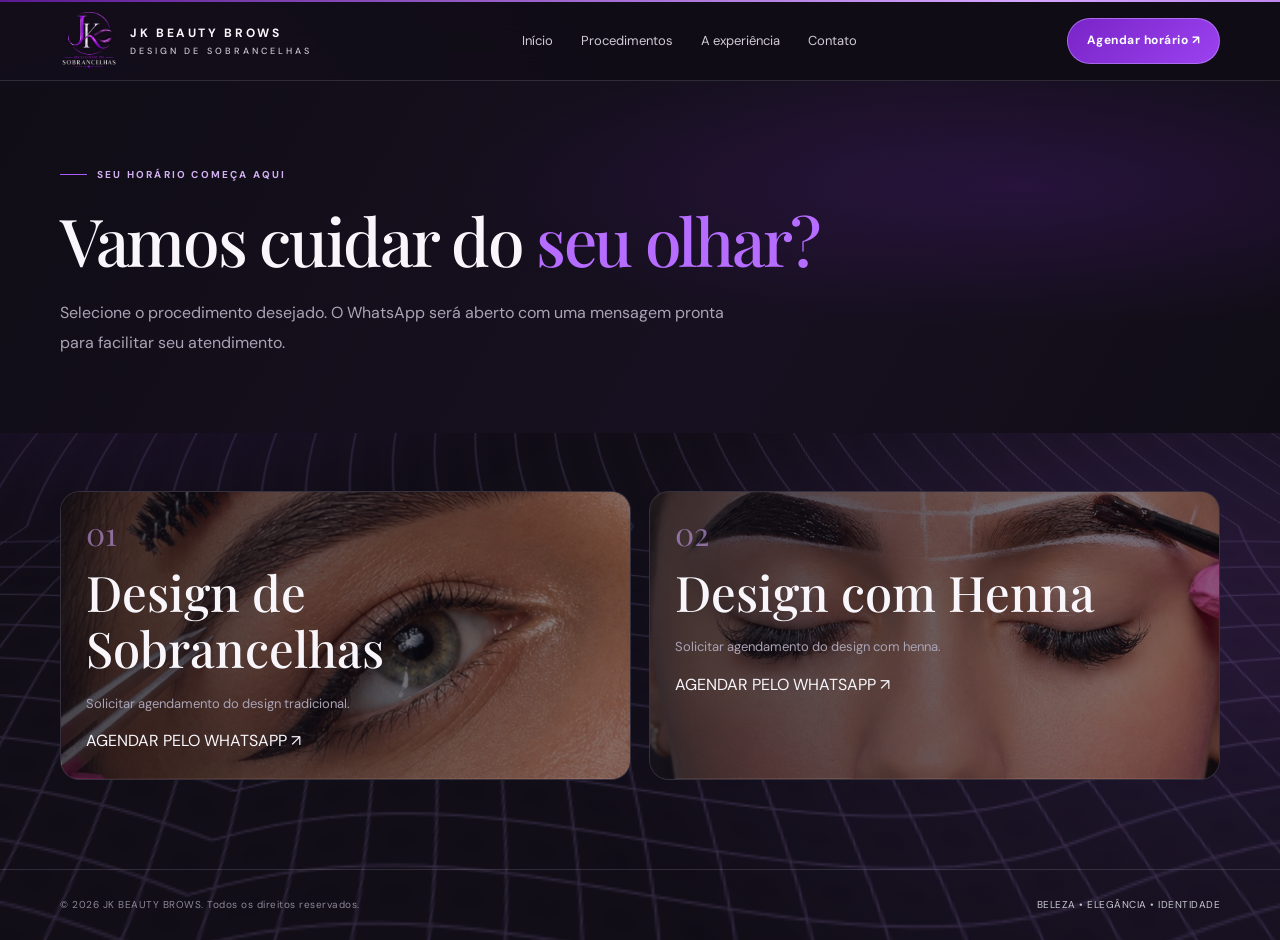
==== commit c178d1cb: "Aplica efeito de linhas onduladas 3D com parallax" ====
--- a/agendamento.html
+++ b/agendamento.html
@@ -24,4 +24,15 @@
   targets.forEach(el=>observer.observe(el));
 })();
 </script>
+<script id="global-wave-parallax">
+(function(){
+  const root=document.documentElement;
+  if(window.matchMedia && window.matchMedia("(prefers-reduced-motion: reduce)").matches)return;
+  let queued=false;
+  const update=()=>{root.style.setProperty("--wave-scroll",window.scrollY+"px");queued=false;};
+  update();
+  window.addEventListener("scroll",()=>{if(!queued){queued=true;requestAnimationFrame(update);}},{passive:true});
+  window.addEventListener("pageshow",update);
+})();
+</script>
 </body></html>
--- a/styles.css
+++ b/styles.css
@@ -146,11 +146,11 @@
 
 /* Fotos dos procedimentos mais claras */
 .service-card{isolation:isolate;background:rgba(20,15,28,.16);text-shadow:0 2px 8px rgba(0,0,0,.85)}
-.service-card::before{content:"";position:absolute;inset:0;z-index:0;border-radius:inherit;background-size:cover;background-position:center;opacity:1;transform:scale(1.001);transition:transform .7s ease,opacity .45s ease}
+.service-card::before{content:"";position:absolute;inset:0;z-index:0;border-radius:inherit;background-size:cover;background-position:center;opacity:.85;transform:scale(1.001);transition:transform .7s ease,opacity .45s ease}
 .service-card:nth-child(1)::before{background-image:linear-gradient(90deg,rgba(16,13,22,.10) 0%,rgba(16,13,22,.04) 100%),url("./assets/IMG_3966.jpeg")}
 .service-card:nth-child(2)::before{background-image:linear-gradient(90deg,rgba(16,13,22,.10) 0%,rgba(16,13,22,.04) 100%),url("./assets/IMG_3967.jpeg")}
 .service-card>*{position:relative;z-index:1}
-.service-card:hover::before{transform:scale(1.045);opacity:1}
+.service-card:hover::before{transform:scale(1.045);opacity:.85}
 
 
 /* Cinematic motion: reveal suave durante a rolagem */
@@ -163,3 +163,18 @@
 .topline{height:2px;background:linear-gradient(90deg,#5b1a91,#d6a7ff,#7a2bc0,#5b1a91);background-size:240% 100%;animation:cinemaShimmer 6s linear infinite}
 header{backdrop-filter:blur(16px);-webkit-backdrop-filter:blur(16px)}
 @media(prefers-reduced-motion:reduce){.cinema-motion .cinema-reveal,.cinema-motion .cinema-reveal.is-visible{opacity:1;transform:none;transition:none;will-change:auto}.topline{animation:none}}
+
+
+/* Malha ondulada 3D global com parallax de rolagem */
+body::after{
+  content:"";position:fixed;inset:-24%;z-index:-1;pointer-events:none;
+  background-image:url("data:image/svg+xml,%3Csvg%20xmlns%3D%22http%3A%2F%2Fwww.w3.org%2F2000%2Fsvg%22%20viewBox%3D%220%200%20900%20900%22%20fill%3D%22none%22%20stroke%3D%22%23c9a4ff%22%20stroke-width%3D%221.05%22%3E%3Cpath%20d%3D%22M0%2030%20C150%20-25%20300%2085%20450%2030%20S750%20-25%20900%2030%22%20%2F%3E%3Cpath%20d%3D%22M0%2060%20C150%205%20300%20115%20450%2060%20S750%205%20900%2060%22%20%2F%3E%3Cpath%20d%3D%22M0%2090%20C150%2035%20300%20145%20450%2090%20S750%2035%20900%2090%22%20%2F%3E%3Cpath%20d%3D%22M0%20120%20C150%2065%20300%20175%20450%20120%20S750%2065%20900%20120%22%20%2F%3E%3Cpath%20d%3D%22M0%20150%20C150%2095%20300%20205%20450%20150%20S750%2095%20900%20150%22%20%2F%3E%3Cpath%20d%3D%22M0%20180%20C150%20125%20300%20235%20450%20180%20S750%20125%20900%20180%22%20%2F%3E%3Cpath%20d%3D%22M0%20210%20C150%20155%20300%20265%20450%20210%20S750%20155%20900%20210%22%20%2F%3E%3Cpath%20d%3D%22M0%20240%20C150%20185%20300%20295%20450%20240%20S750%20185%20900%20240%22%20%2F%3E%3Cpath%20d%3D%22M0%20270%20C150%20215%20300%20325%20450%20270%20S750%20215%20900%20270%22%20%2F%3E%3Cpath%20d%3D%22M0%20300%20C150%20245%20300%20355%20450%20300%20S750%20245%20900%20300%22%20%2F%3E%3Cpath%20d%3D%22M0%20330%20C150%20275%20300%20385%20450%20330%20S750%20275%20900%20330%22%20%2F%3E%3Cpath%20d%3D%22M0%20360%20C150%20305%20300%20415%20450%20360%20S750%20305%20900%20360%22%20%2F%3E%3Cpath%20d%3D%22M0%20390%20C150%20335%20300%20445%20450%20390%20S750%20335%20900%20390%22%20%2F%3E%3Cpath%20d%3D%22M0%20420%20C150%20365%20300%20475%20450%20420%20S750%20365%20900%20420%22%20%2F%3E%3Cpath%20d%3D%22M0%20450%20C150%20395%20300%20505%20450%20450%20S750%20395%20900%20450%22%20%2F%3E%3Cpath%20d%3D%22M0%20480%20C150%20425%20300%20535%20450%20480%20S750%20425%20900%20480%22%20%2F%3E%3Cpath%20d%3D%22M0%20510%20C150%20455%20300%20565%20450%20510%20S750%20455%20900%20510%22%20%2F%3E%3Cpath%20d%3D%22M0%20540%20C150%20485%20300%20595%20450%20540%20S750%20485%20900%20540%22%20%2F%3E%3Cpath%20d%3D%22M0%20570%20C150%20515%20300%20625%20450%20570%20S750%20515%20900%20570%22%20%2F%3E%3Cpath%20d%3D%22M0%20600%20C150%20545%20300%20655%20450%20600%20S750%20545%20900%20600%22%20%2F%3E%3Cpath%20d%3D%22M0%200%20C-55%20150%2055%20300%200%20450%20S-55%20750%200%20900%22%20%2F%3E%3Cpath%20d%3D%22M36%200%20C-19%20150%2091%20300%2036%20450%20S-19%20750%2036%20900%22%20%2F%3E%3Cpath%20d%3D%22M72%200%20C17%20150%20127%20300%2072%20450%20S17%20750%2072%20900%22%20%2F%3E%3Cpath%20d%3D%22M108%200%20C53%20150%20163%20300%20108%20450%20S53%20750%20108%20900%22%20%2F%3E%3Cpath%20d%3D%22M144%200%20C89%20150%20199%20300%20144%20450%20S89%20750%20144%20900%22%20%2F%3E%3Cpath%20d%3D%22M180%200%20C125%20150%20235%20300%20180%20450%20S125%20750%20180%20900%22%20%2F%3E%3Cpath%20d%3D%22M216%200%20C161%20150%20271%20300%20216%20450%20S161%20750%20216%20900%22%20%2F%3E%3Cpath%20d%3D%22M252%200%20C197%20150%20307%20300%20252%20450%20S197%20750%20252%20900%22%20%2F%3E%3Cpath%20d%3D%22M288%200%20C233%20150%20343%20300%20288%20450%20S233%20750%20288%20900%22%20%2F%3E%3Cpath%20d%3D%22M324%200%20C269%20150%20379%20300%20324%20450%20S269%20750%20324%20900%22%20%2F%3E%3Cpath%20d%3D%22M360%200%20C305%20150%20415%20300%20360%20450%20S305%20750%20360%20900%22%20%2F%3E%3Cpath%20d%3D%22M396%200%20C341%20150%20451%20300%20396%20450%20S341%20750%20396%20900%22%20%2F%3E%3Cpath%20d%3D%22M432%200%20C377%20150%20487%20300%20432%20450%20S377%20750%20432%20900%22%20%2F%3E%3Cpath%20d%3D%22M468%200%20C413%20150%20523%20300%20468%20450%20S413%20750%20468%20900%22%20%2F%3E%3Cpath%20d%3D%22M504%200%20C449%20150%20559%20300%20504%20450%20S449%20750%20504%20900%22%20%2F%3E%3Cpath%20d%3D%22M540%200%20C485%20150%20595%20300%20540%20450%20S485%20750%20540%20900%22%20%2F%3E%3Cpath%20d%3D%22M576%200%20C521%20150%20631%20300%20576%20450%20S521%20750%20576%20900%22%20%2F%3E%3Cpath%20d%3D%22M612%200%20C557%20150%20667%20300%20612%20450%20S557%20750%20612%20900%22%20%2F%3E%3Cpath%20d%3D%22M648%200%20C593%20150%20703%20300%20648%20450%20S593%20750%20648%20900%22%20%2F%3E%3Cpath%20d%3D%22M684%200%20C629%20150%20739%20300%20684%20450%20S629%20750%20684%20900%22%20%2F%3E%3Cpath%20d%3D%22M720%200%20C665%20150%20775%20300%20720%20450%20S665%20750%20720%20900%22%20%2F%3E%3Cpath%20d%3D%22M756%200%20C701%20150%20811%20300%20756%20450%20S701%20750%20756%20900%22%20%2F%3E%3Cpath%20d%3D%22M792%200%20C737%20150%20847%20300%20792%20450%20S737%20750%20792%20900%22%20%2F%3E%3Cpath%20d%3D%22M828%200%20C773%20150%20883%20300%20828%20450%20S773%20750%20828%20900%22%20%2F%3E%3Cpath%20d%3D%22M864%200%20C809%20150%20919%20300%20864%20450%20S809%20750%20864%20900%22%20%2F%3E%3Cpath%20d%3D%22M900%200%20C845%20150%20955%20300%20900%20450%20S845%20750%20900%20900%22%20%2F%3E%3C%2Fsvg%3E");
+  background-repeat:repeat;background-size:760px 760px;
+  opacity:.20;transform:perspective(900px) rotateX(58deg) scale(1.35) translate3d(0,calc(var(--wave-scroll, 0px) * .20),0);
+  transform-origin:50% 50%;filter:drop-shadow(0 0 5px rgba(160,95,255,.28));
+  -webkit-mask-image:radial-gradient(ellipse at center,#000 28%,rgba(0,0,0,.78) 62%,transparent 88%);
+  mask-image:radial-gradient(ellipse at center,#000 28%,rgba(0,0,0,.78) 62%,transparent 88%);
+  will-change:transform;
+}
+@media(max-width:700px){body::after{background-size:560px 560px;opacity:.16;transform:perspective(760px) rotateX(58deg) scale(1.45) translate3d(0,calc(var(--wave-scroll, 0px) * .20),0)}}
+@media(prefers-reduced-motion:reduce){body::after{transform:perspective(900px) rotateX(58deg) scale(1.35);will-change:auto}}
